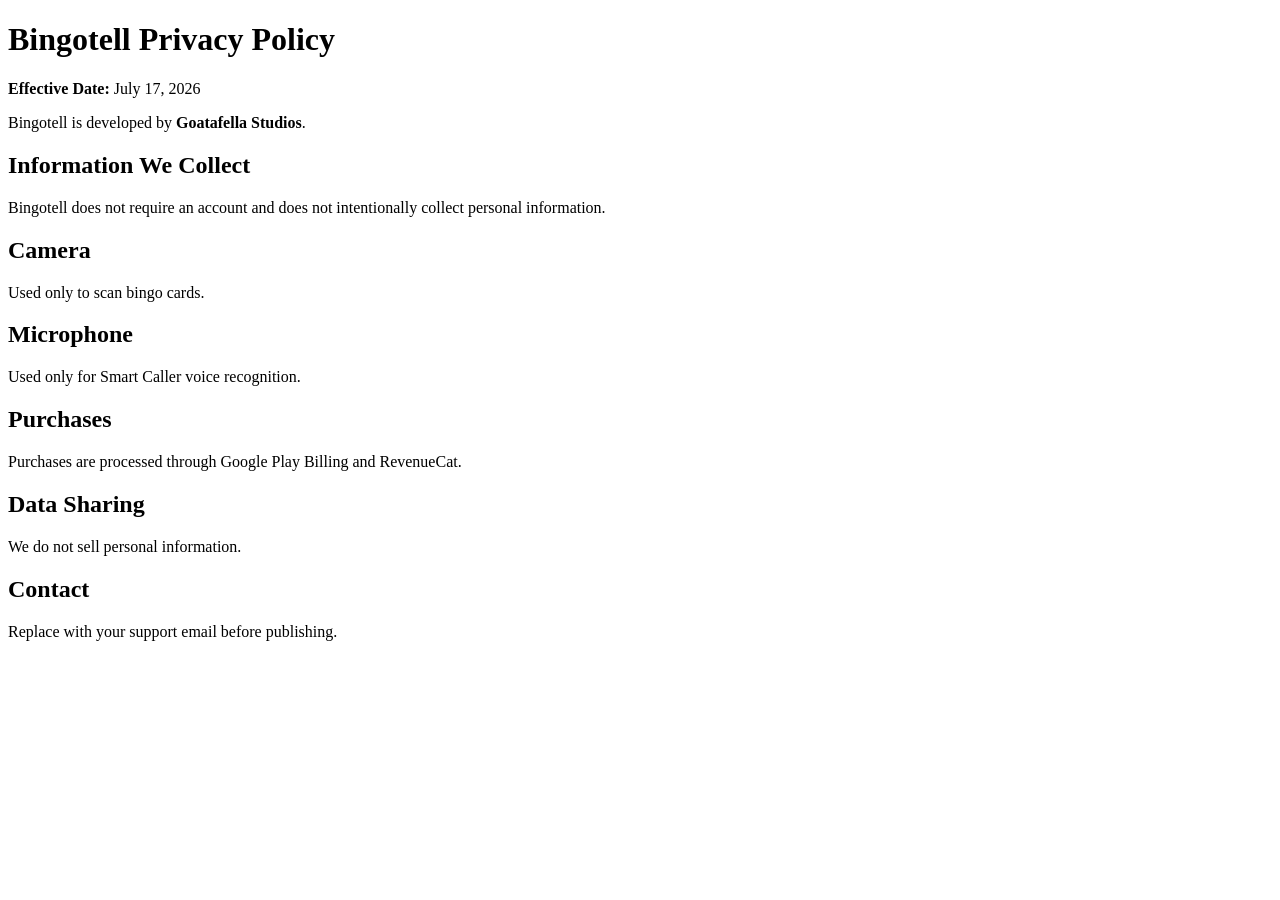
==== privacy.html @ 3e241c54 "Rename Bingotell_Privacy_Policy_Website.html to privacy.html" ====
<!DOCTYPE html><html><head><meta charset="utf-8"><title>Bingotell Privacy Policy</title></head><body>
<h1>Bingotell Privacy Policy</h1>
<p><strong>Effective Date:</strong> July 17, 2026</p>
<p>Bingotell is developed by <strong>Goatafella Studios</strong>.</p>
<h2>Information We Collect</h2><p>Bingotell does not require an account and does not intentionally collect personal information.</p>
<h2>Camera</h2><p>Used only to scan bingo cards.</p>
<h2>Microphone</h2><p>Used only for Smart Caller voice recognition.</p>
<h2>Purchases</h2><p>Purchases are processed through Google Play Billing and RevenueCat.</p>
<h2>Data Sharing</h2><p>We do not sell personal information.</p>
<h2>Contact</h2><p>Replace with your support email before publishing.</p>
</body></html>
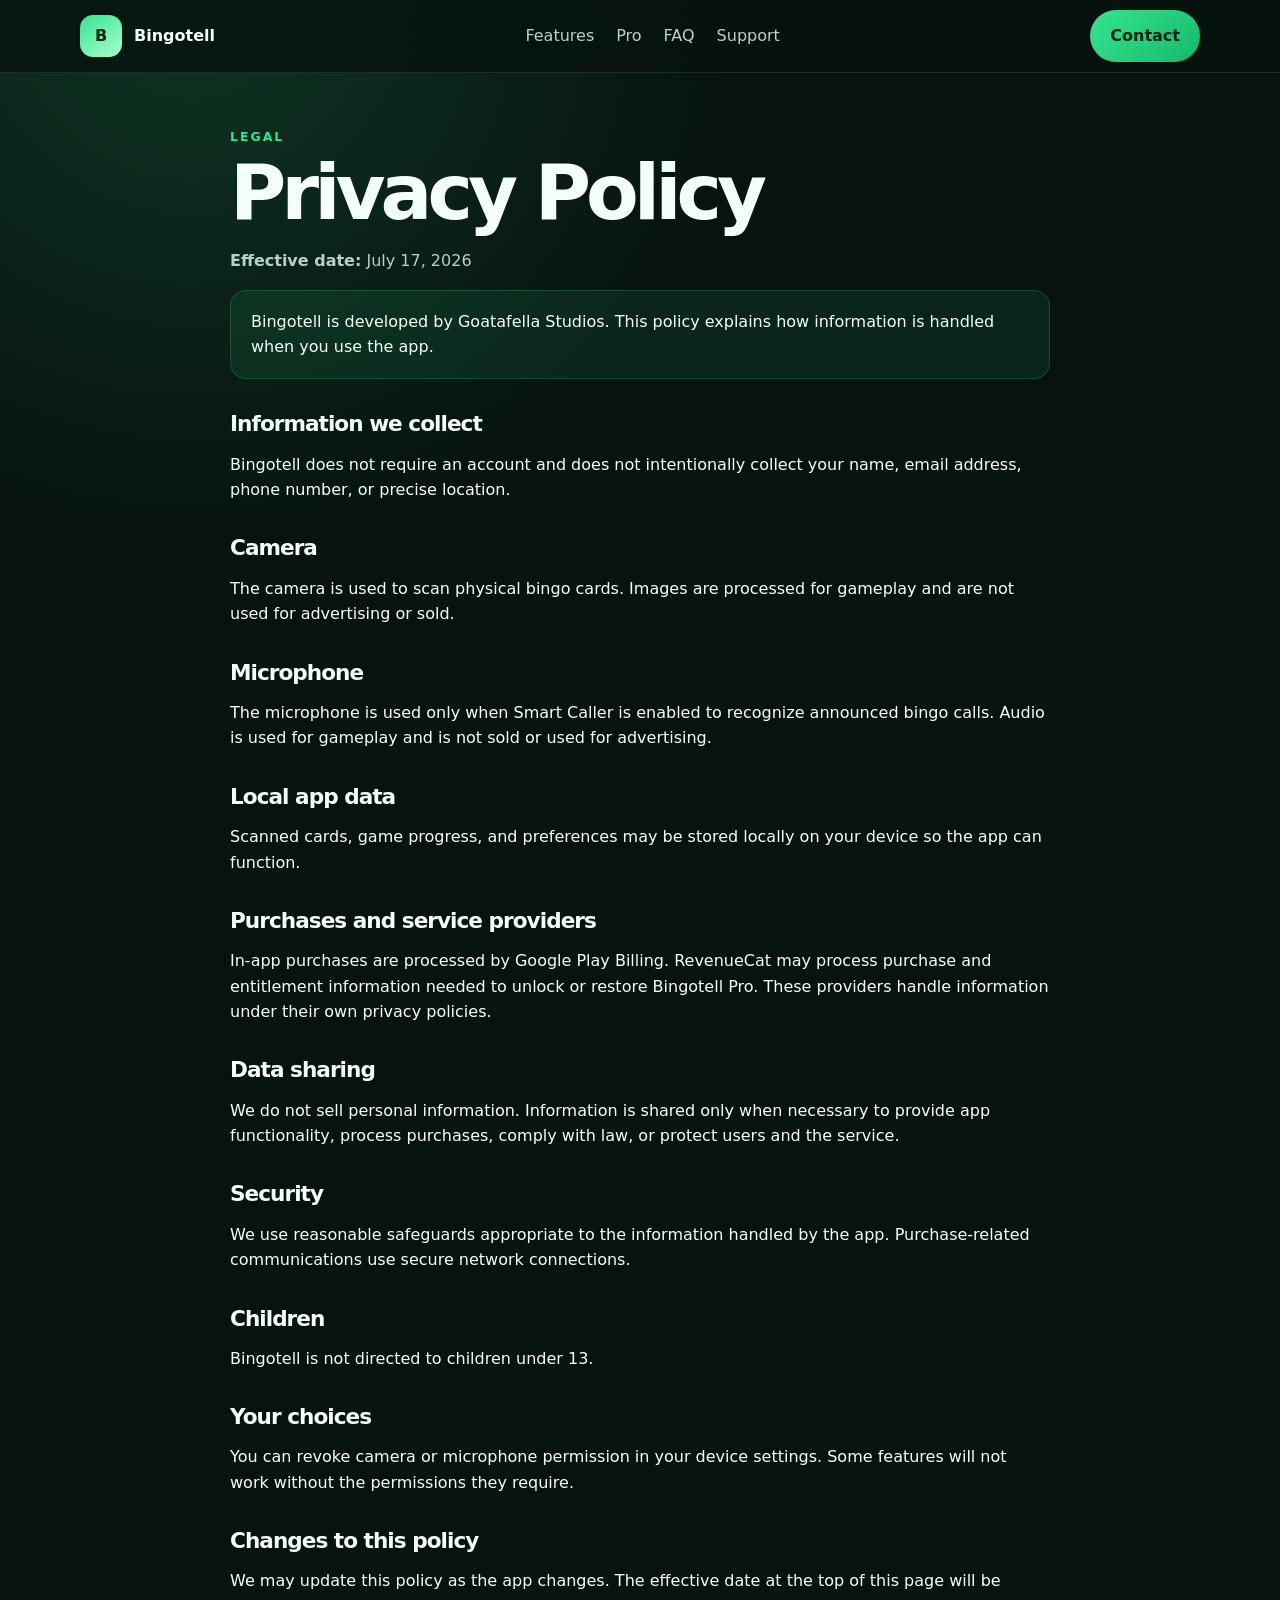
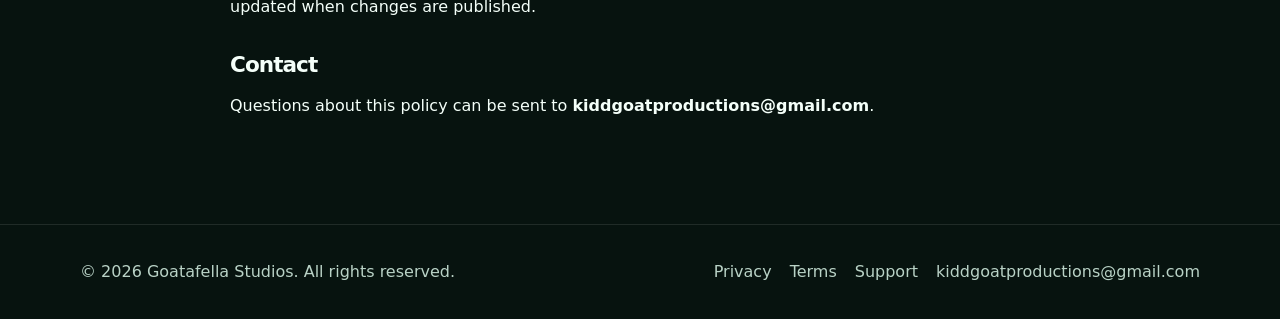
==== commit eb7f967b: "Add files via upload" ====
--- a/privacy.html
+++ b/privacy.html
@@ -1,11 +1 @@
-<!DOCTYPE html><html><head><meta charset="utf-8"><title>Bingotell Privacy Policy</title></head><body>
-<h1>Bingotell Privacy Policy</h1>
-<p><strong>Effective Date:</strong> July 17, 2026</p>
-<p>Bingotell is developed by <strong>Goatafella Studios</strong>.</p>
-<h2>Information We Collect</h2><p>Bingotell does not require an account and does not intentionally collect personal information.</p>
-<h2>Camera</h2><p>Used only to scan bingo cards.</p>
-<h2>Microphone</h2><p>Used only for Smart Caller voice recognition.</p>
-<h2>Purchases</h2><p>Purchases are processed through Google Play Billing and RevenueCat.</p>
-<h2>Data Sharing</h2><p>We do not sell personal information.</p>
-<h2>Contact</h2><p>Replace with your support email before publishing.</p>
-</body></html>
+<!doctype html><html lang="en"><head><meta charset="utf-8"><meta name="viewport" content="width=device-width,initial-scale=1"><title>Privacy Policy — Bingotell</title><link rel="stylesheet" href="assets/style.css"></head><body><nav class="nav"><div class="container nav-inner"><a class="brand" href="index.html"><span class="logo">B</span><span>Bingotell</span></a><div class="nav-links"><a href="index.html#features">Features</a><a href="index.html#pro">Pro</a><a href="index.html#faq">FAQ</a><a href="support.html">Support</a></div><a class="button" href="mailto:kiddgoatproductions@gmail.com">Contact</a></div></nav><main class="container legal"><div class="eyebrow">Legal</div><h1>Privacy Policy</h1><p class="muted"><strong>Effective date:</strong> July 17, 2026</p><div class="notice">Bingotell is developed by Goatafella Studios. This policy explains how information is handled when you use the app.</div><h2>Information we collect</h2><p>Bingotell does not require an account and does not intentionally collect your name, email address, phone number, or precise location.</p><h2>Camera</h2><p>The camera is used to scan physical bingo cards. Images are processed for gameplay and are not used for advertising or sold.</p><h2>Microphone</h2><p>The microphone is used only when Smart Caller is enabled to recognize announced bingo calls. Audio is used for gameplay and is not sold or used for advertising.</p><h2>Local app data</h2><p>Scanned cards, game progress, and preferences may be stored locally on your device so the app can function.</p><h2>Purchases and service providers</h2><p>In-app purchases are processed by Google Play Billing. RevenueCat may process purchase and entitlement information needed to unlock or restore Bingotell Pro. These providers handle information under their own privacy policies.</p><h2>Data sharing</h2><p>We do not sell personal information. Information is shared only when necessary to provide app functionality, process purchases, comply with law, or protect users and the service.</p><h2>Security</h2><p>We use reasonable safeguards appropriate to the information handled by the app. Purchase-related communications use secure network connections.</p><h2>Children</h2><p>Bingotell is not directed to children under 13.</p><h2>Your choices</h2><p>You can revoke camera or microphone permission in your device settings. Some features will not work without the permissions they require.</p><h2>Changes to this policy</h2><p>We may update this policy as the app changes. The effective date at the top of this page will be updated when changes are published.</p><h2>Contact</h2><p>Questions about this policy can be sent to <a href="mailto:kiddgoatproductions@gmail.com"><strong>kiddgoatproductions@gmail.com</strong></a>.</p></main><footer class="footer"><div class="container footer-grid"><div>© <span id="year"></span> Goatafella Studios. All rights reserved.</div><div class="footer-links"><a href="privacy.html">Privacy</a><a href="terms.html">Terms</a><a href="support.html">Support</a><a href="mailto:kiddgoatproductions@gmail.com">kiddgoatproductions@gmail.com</a></div></div></footer><script src="assets/script.js"></script></body></html>
--- a/assets/style.css
+++ b/assets/style.css
@@ -0,0 +1,2 @@
+
+:root{--bg:#07130f;--surface:#0d1f18;--text:#f4fff9;--muted:#b9d2c6;--brand:#35e58d;--brand2:#15b96c;--line:rgba(255,255,255,.1)}*{box-sizing:border-box}html{scroll-behavior:smooth}body{margin:0;font-family:Inter,system-ui,Segoe UI,Arial,sans-serif;color:var(--text);background:radial-gradient(circle at 15% 0%,rgba(53,229,141,.16),transparent 34rem),var(--bg);line-height:1.6}a{color:inherit;text-decoration:none}.container{width:min(1120px,calc(100% - 36px));margin:auto}.nav{position:sticky;top:0;z-index:10;backdrop-filter:blur(16px);background:rgba(7,19,15,.82);border-bottom:1px solid var(--line)}.nav-inner{height:72px;display:flex;align-items:center;justify-content:space-between;gap:20px}.brand{display:flex;align-items:center;gap:12px;font-weight:800}.logo{width:42px;height:42px;border-radius:13px;display:grid;place-items:center;color:#062015;font-weight:900;background:linear-gradient(145deg,var(--brand),#a7ffd0)}.nav-links{display:flex;gap:22px;color:var(--muted)}.button{display:inline-flex;align-items:center;justify-content:center;padding:13px 20px;border-radius:999px;font-weight:800;background:linear-gradient(135deg,var(--brand),var(--brand2));color:#052015}.button.secondary{background:transparent;color:var(--text);border:1px solid var(--line)}.hero{padding:92px 0 70px}.hero-grid{display:grid;grid-template-columns:1.15fr .85fr;gap:56px;align-items:center}.eyebrow{color:var(--brand);font-weight:800;text-transform:uppercase;letter-spacing:.16em;font-size:.78rem}h1{font-size:clamp(3rem,7vw,6.2rem);line-height:.94;letter-spacing:-.065em;margin:.6rem 0 1.2rem}h2{font-size:clamp(2rem,4vw,3.4rem);line-height:1.08;letter-spacing:-.045em;margin:0 0 1rem}h3{margin:.2rem 0 .5rem}.lead{font-size:1.2rem;color:var(--muted);max-width:660px}.hero-actions{display:flex;gap:12px;flex-wrap:wrap;margin-top:28px}.phone{width:min(360px,90%);margin:auto;padding:14px;border-radius:42px;background:#020806;border:1px solid rgba(255,255,255,.16);box-shadow:0 24px 70px rgba(0,0,0,.35);transform:rotate(2deg)}.phone-screen{aspect-ratio:9/18.5;border-radius:30px;padding:24px;background:radial-gradient(circle at 50% 0%,rgba(53,229,141,.28),transparent 42%),linear-gradient(180deg,#123326,#08150f);display:flex;flex-direction:column;justify-content:space-between}.bingo-grid{display:grid;grid-template-columns:repeat(5,1fr);gap:7px}.cell{aspect-ratio:1;display:grid;place-items:center;border-radius:9px;background:rgba(255,255,255,.08);border:1px solid rgba(255,255,255,.08);font-weight:800;font-size:.85rem}.cell.active{background:var(--brand);color:#052015}.section{padding:84px 0}.section.alt{background:rgba(255,255,255,.025);border-block:1px solid var(--line)}.section-head{max-width:720px;margin-bottom:34px}.muted{color:var(--muted)}.grid-3{display:grid;grid-template-columns:repeat(3,1fr);gap:18px}.card{padding:26px;border-radius:22px;background:linear-gradient(180deg,rgba(255,255,255,.055),rgba(255,255,255,.025));border:1px solid var(--line)}.icon{width:48px;height:48px;border-radius:15px;display:grid;place-items:center;background:rgba(53,229,141,.12);color:var(--brand);font-size:1.35rem;margin-bottom:18px}.pro{display:grid;grid-template-columns:1fr auto;gap:28px;align-items:center;padding:38px;border-radius:28px;background:linear-gradient(135deg,rgba(53,229,141,.18),rgba(21,185,108,.05));border:1px solid rgba(53,229,141,.28)}.faq details{border-bottom:1px solid var(--line);padding:18px 0}.faq summary{cursor:pointer;font-weight:800}.faq p{color:var(--muted)}.legal{max-width:820px;padding:54px 0 90px}.legal h1{font-size:clamp(2.5rem,6vw,4.8rem)}.legal h2{font-size:1.35rem;margin-top:2.1rem}.notice{padding:18px 20px;border-radius:16px;background:rgba(53,229,141,.09);border:1px solid rgba(53,229,141,.2)}.footer{padding:34px 0;border-top:1px solid var(--line);color:var(--muted)}.footer-grid{display:flex;justify-content:space-between;gap:20px;flex-wrap:wrap}.footer-links{display:flex;gap:18px;flex-wrap:wrap}@media(max-width:820px){.hero-grid,.grid-3,.pro{grid-template-columns:1fr}.nav-links{display:none}.hero{padding-top:64px}}
